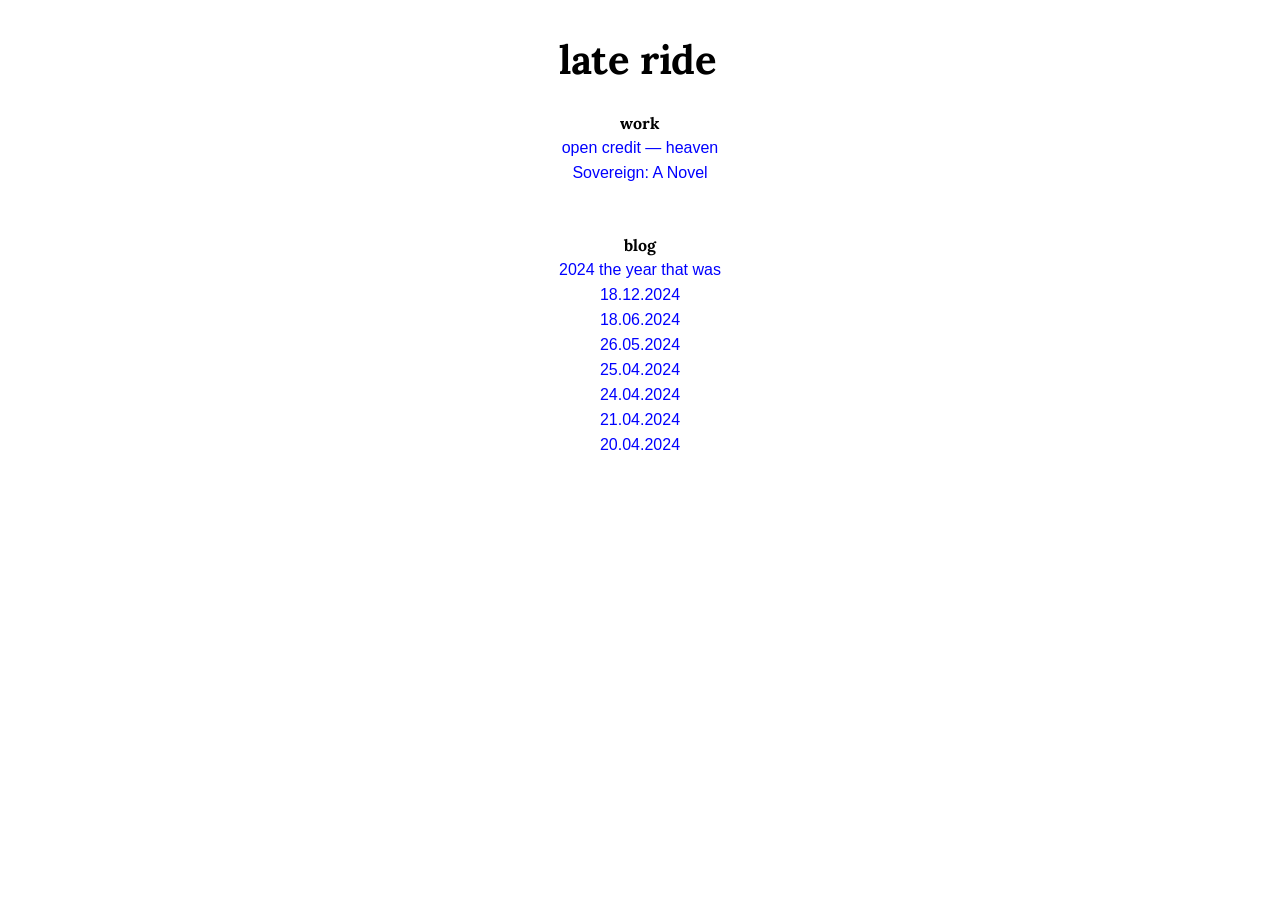
==== index.html @ 6dda6c52 "tag" ====
<!DOCTYPE html>
<html lang="en">

<head>
    <script async src="https://www.googletagmanager.com/gtag/js?id=G-B5ZZ42C1M9"></script>
    <script>
        window.dataLayer = window.dataLayer || [];

        function gtag() {
            dataLayer.push(arguments);
        }
        gtag('js', new Date());

        gtag('config', 'G-B5ZZ42C1M9');
    </script>
    <meta charset="UTF-8">
    <meta name="viewport" content="width=device-width, initial-scale=1.0">
    <title>late ride</title>
    <link rel="icon" type="image/x-icon" href="/images/favicon yellow.ico">
    <!-- Link to your CSS file -->
    <link rel="stylesheet" href="main.css">
    <style>
        @import url('https://fonts.googleapis.com/css2?family=Lora:ital,wght@0,400..700;1,400..700&display=swap');
        </style>
</head>

<body>
    <div class="container">
        <div class="inner-container">
            <h1>late ride</h1>
         <p>
            <b>work</b><br>
            <a href="posts/open-credit-heaven.html">open credit — heaven</a><br>
            <a href="posts/Sovereign.html">Sovereign: A Novel</a><br><br>
            <br><b>blog</b><br>
            <a href="posts/2024roundup.html">2024 the year that was</a><br>
            <a href="posts/18122024.html">18.12.2024</a><br>
            <a href="posts/18062024.html">18.06.2024</a><br>
            <a href="posts/26052024.html">26.05.2024</a><br>
            <a href="posts/25042024.html">25.04.2024</a><br>
            <a href="posts/24042024.html">24.04.2024</a><br>
            <a href="posts/21042024.html">21.04.2024</a><br>
            <a href="posts/20042024.html">20.04.2024</a><br>
                <!-- Add more items as needed -->
            </p>
        </div>
    </div>

</body>

</html>
---- main.css ----
body {
    margin: 0;
    padding: 0;
    font-family: "lora", serif;
    transition: background-color 0.3s ease, color 0.3s ease; /* Smooth transition for background color and text color change */
    overflow: hidden; /* Prevent scrolling */
    -webkit-font-smoothing: antialiased;
}

.container {
    height: 40vh; /* 100% of viewport height */
    padding: 1vh;
    padding-top: 60px; 
    display: flex;
    align-items: center;
    justify-content: center;
}

.inner-container {
    text-align: center; /* Left-align the text within the container */
    max-width: 80%;
    padding-top: 60px; 
    padding: 100px;
    box-sizing: border-box;
}

h1 {
    text-align: left; /* Left-align the text within the container */
    font-size: 40px;
    font-weight: 2000;
    letter-spacing: -0.01em;
    -webkit-font-smoothing: antialiased;
}

h2 {
    font-size: 18px;
    font-weight: 500;
    line-height: 25px;
    -webkit-font-smoothing: antialiased;
}

p {
    font: arial;
    font-size: 16px; /* Increase font size for better readability */
    font-weight: 250;
    line-height: 150%;
    -webkit-font-smoothing: antialiased;
}

a {
    font-family: arial;
    text-decoration: none;
    color: blue;
}

/* Additional styles for dark mode */
body.dark-mode #mode-switch::before {
    content: 'LIGHT'; /* Sun symbol in dark mode */
    color: white;
}

body:not(.dark-mode) #mode-switch::before {
    content: 'DARK'; /* Moon symbol in light mode */
    color: black;
}

body.dark-mode p a {
    color: #6495ED; /* Set the link color to white in dark mode */
}

/* Media Query for smaller screens/mobile */
@media screen and (max-width: 768px) {
    .container {
        padding-top: 20px; /* Ensure consistent top padding for mobile views */
    }

    .inner-container {
        padding: 20px; /* Adjust padding for smaller screens */
    }

    h1 {
        font-size: 30px; /* Adjust font size for smaller screens */
    }

    h2 {
        font-size: 16px; /* Adjust font size for smaller screens */
        line-height: 20px; /* Adjust line height for smaller screens */
    }

    p {
        font-size: 12px; /* Keep font size the same for smaller screens */
    }
}
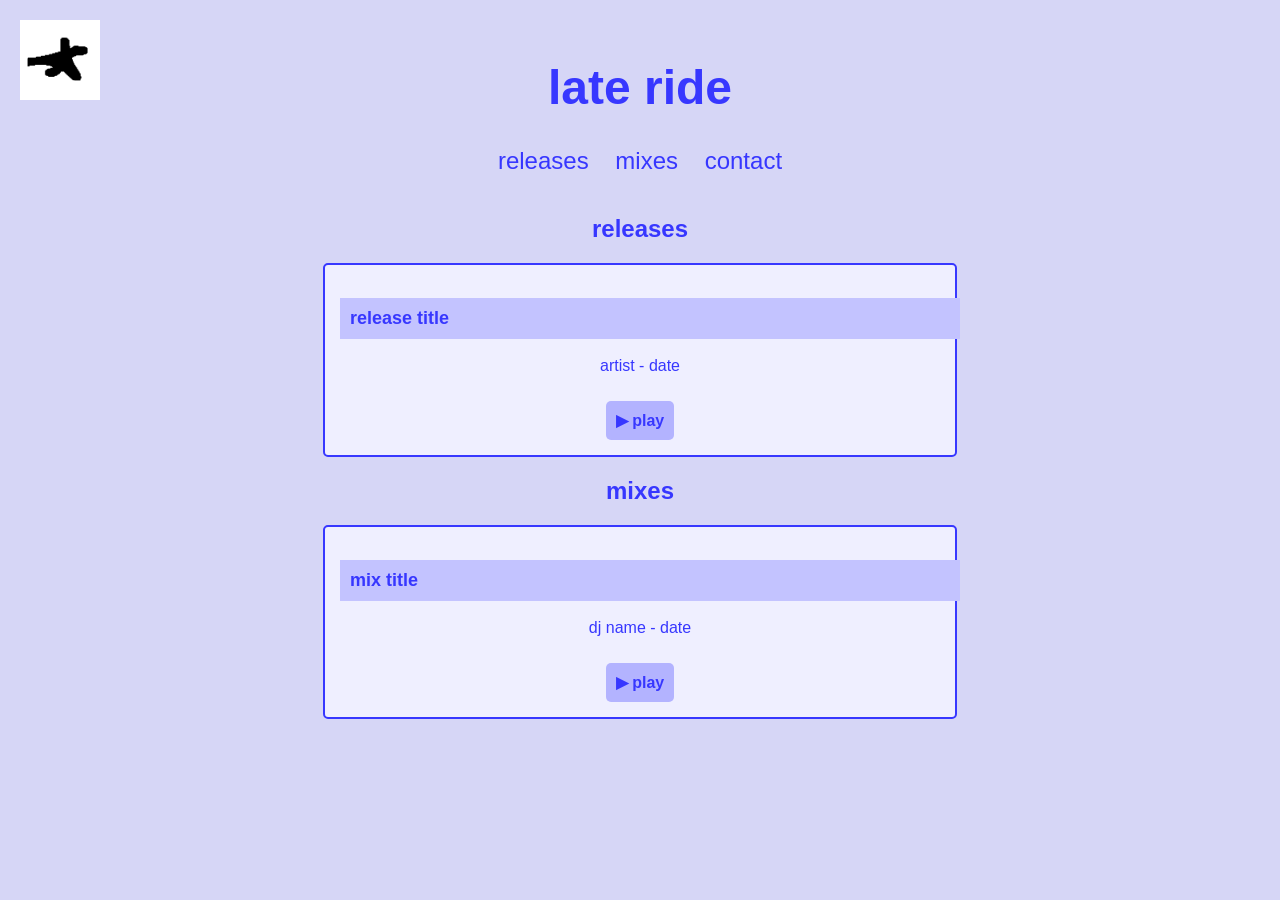
==== commit 79652645: "new site" ====
--- a/index.html
+++ b/index.html
@@ -1,51 +1,47 @@
 <!DOCTYPE html>
 <html lang="en">
-
 <head>
-    <script async src="https://www.googletagmanager.com/gtag/js?id=G-B5ZZ42C1M9"></script>
-    <script>
-        window.dataLayer = window.dataLayer || [];
-
-        function gtag() {
-            dataLayer.push(arguments);
-        }
-        gtag('js', new Date());
-
-        gtag('config', 'G-B5ZZ42C1M9');
-    </script>
     <meta charset="UTF-8">
     <meta name="viewport" content="width=device-width, initial-scale=1.0">
     <title>late ride</title>
-    <link rel="icon" type="image/x-icon" href="/images/favicon yellow.ico">
-    <!-- Link to your CSS file -->
-    <link rel="stylesheet" href="main.css">
-    <style>
-        @import url('https://fonts.googleapis.com/css2?family=Lora:ital,wght@0,400..700;1,400..700&display=swap');
-        </style>
+    <link rel="stylesheet" href="styles.css">
+    <script defer src="script.js"></script>
 </head>
-
 <body>
-    <div class="container">
-        <div class="inner-container">
-            <h1>late ride</h1>
-         <p>
-            <b>work</b><br>
-            <a href="posts/open-credit-heaven.html">open credit — heaven</a><br>
-            <a href="posts/Sovereign.html">Sovereign: A Novel</a><br><br>
-            <br><b>blog</b><br>
-            <a href="posts/2024roundup.html">2024 the year that was</a><br>
-            <a href="posts/18122024.html">18.12.2024</a><br>
-            <a href="posts/18062024.html">18.06.2024</a><br>
-            <a href="posts/26052024.html">26.05.2024</a><br>
-            <a href="posts/25042024.html">25.04.2024</a><br>
-            <a href="posts/24042024.html">24.04.2024</a><br>
-            <a href="posts/21042024.html">21.04.2024</a><br>
-            <a href="posts/20042024.html">20.04.2024</a><br>
-                <!-- Add more items as needed -->
-            </p>
-        </div>
-    </div>
-
+    <header>
+        <img src="logo.png" alt="late ride logo" class="logo">
+        <h1>late ride</h1>
+        <nav>
+            <a href="#releases">releases</a>
+            <a href="#mixes">mixes</a>
+            <a href="#contact">contact</a>
+        </nav>
+    </header>
+    
+    <main>
+        <section id="releases">
+            <h2>releases</h2>
+            <div class="release">
+                <h3 class="accordion">release title</h3>
+                <p>artist - date</p>
+                <button class="play-button">▶ play</button>
+                <div class="panel">
+                    <iframe style="border: 0; width: 100%; height: 120px; display: none;" src="https://bandcamp.com/EmbeddedPlayer/..." seamless></iframe>
+                </div>
+            </div>
+        </section>
+        
+        <section id="mixes">
+            <h2>mixes</h2>
+            <div class="mix">
+                <h3 class="accordion">mix title</h3>
+                <p>dj name - date</p>
+                <button class="play-button">▶ play</button>
+                <div class="panel">
+                    <iframe width="100%" height="166" scrolling="no" frameborder="no" allow="autoplay" src="https://w.soundcloud.com/player/?url=..." style="display: none;"></iframe>
+                </div>
+            </div>
+        </section>
+    </main>
 </body>
-
 </html>
--- a/styles.css
+++ b/styles.css
@@ -0,0 +1,68 @@
+body {
+    font-family: Arial, sans-serif;
+    background: #d6d6f6;
+    color: #3737ff;
+    text-align: center;
+}
+
+header {
+    padding: 20px;
+    font-size: 24px;
+}
+
+nav a {
+    color: #3737ff;
+    text-decoration: none;
+    margin: 0 10px;
+}
+
+.release, .mix {
+    margin: 20px auto;
+    width: 80%;
+    max-width: 600px;
+    background: #efefff;
+    padding: 15px;
+    border-radius: 5px;
+    border: 2px solid #3737ff;
+}
+
+.accordion {
+    cursor: pointer;
+    padding: 10px;
+    background: #c3c3ff;
+    border: none;
+    text-align: left;
+    width: 100%;
+    color: #3737ff;
+    font-size: 18px;
+    font-weight: bold;
+}
+
+.play-button {
+    margin-top: 10px;
+    padding: 10px;
+    background: #b3b3ff;
+    border: none;
+    color: #3737ff;
+    font-size: 16px;
+    cursor: pointer;
+    border-radius: 5px;
+    font-weight: bold;
+}
+
+.play-button:hover {
+    background: #9999ff;
+}
+
+.panel {
+    display: none;
+    margin-top: 10px;
+}
+
+.logo {
+    width: 80px;
+    height: 80px;
+    position: absolute;
+    top: 20px;
+    left: 20px;
+}
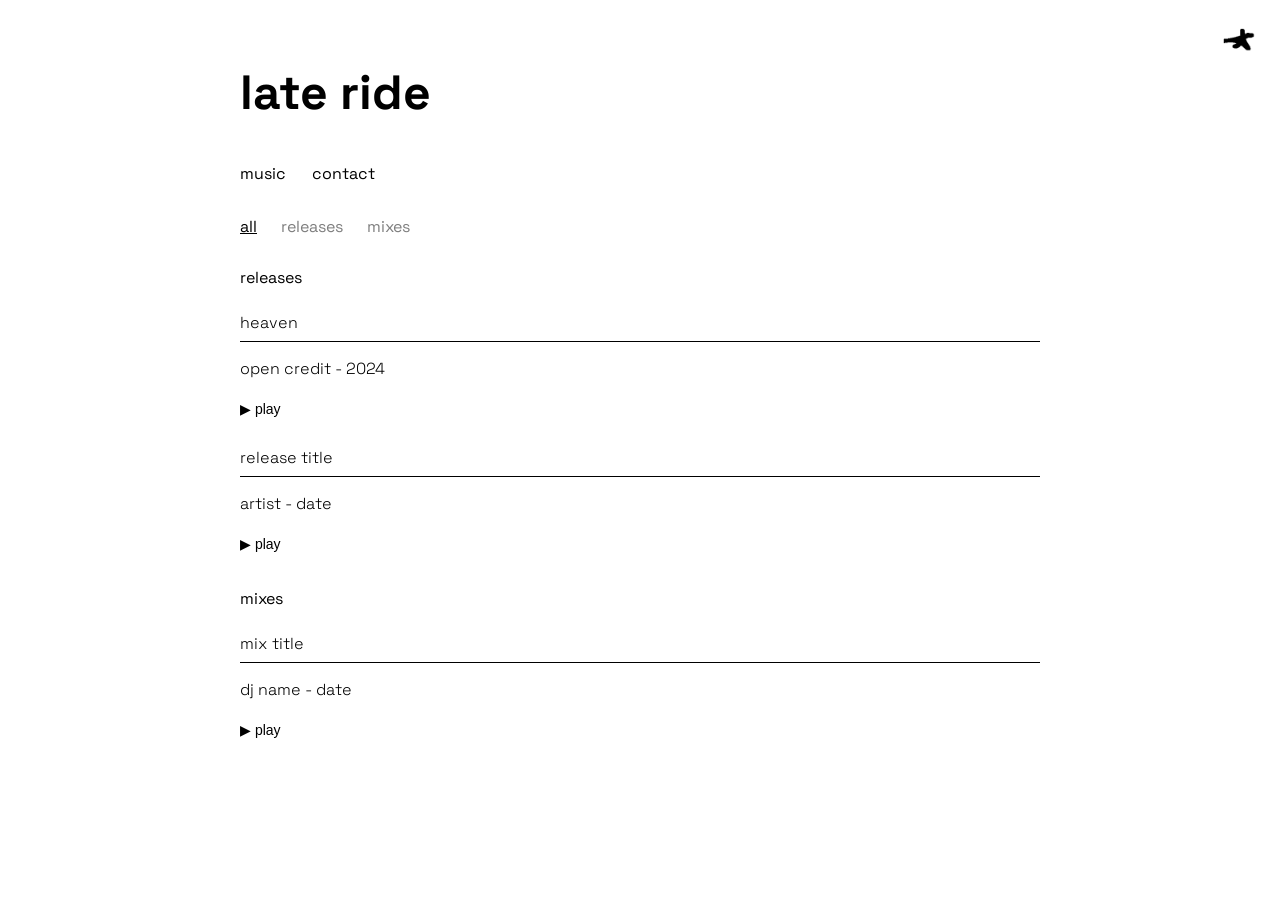
==== commit b542a4dc: "commit first" ====
--- a/index.html
+++ b/index.html
@@ -12,34 +12,71 @@
         <img src="logo.png" alt="late ride logo" class="logo">
         <h1>late ride</h1>
         <nav>
-            <a href="#releases">releases</a>
-            <a href="#mixes">mixes</a>
+            <a href="#music">music</a>
             <a href="#contact">contact</a>
         </nav>
     </header>
     
     <main>
-        <section id="releases">
-            <h2>releases</h2>
-            <div class="release">
-                <h3 class="accordion">release title</h3>
-                <p>artist - date</p>
-                <button class="play-button">▶ play</button>
-                <div class="panel">
-                    <iframe style="border: 0; width: 100%; height: 120px; display: none;" src="https://bandcamp.com/EmbeddedPlayer/..." seamless></iframe>
-                </div>
+        <section id="music">
+            <div class="filter-buttons">
+                <button class="filter-btn active" data-filter="all">all</button>
+                <button class="filter-btn" data-filter="release">releases</button>
+                <button class="filter-btn" data-filter="mix">mixes</button>
             </div>
-        </section>
-        
-        <section id="mixes">
-            <h2>mixes</h2>
-            <div class="mix">
-                <h3 class="accordion">mix title</h3>
-                <p>dj name - date</p>
-                <button class="play-button">▶ play</button>
-                <div class="panel">
-                    <iframe width="100%" height="166" scrolling="no" frameborder="no" allow="autoplay" src="https://w.soundcloud.com/player/?url=..." style="display: none;"></iframe>
-                </div>
+            
+            <div class="music-container">
+                <section id="releases">
+                    <h2>releases</h2>
+                    <div class="item release">
+                        <h3 class="accordion">heaven</h3>
+                        <p>open credit - 2024</p>
+                        <button class="play-button">▶ play</button>
+                        <div class="panel">
+                            <div class="custom-player">
+                                <div class="track-info">
+                                    <span class="current-track">1. heaven</span>
+                                    <span class="time">0:00 / 0:00</span>
+                                </div>
+                                <audio id="heaven-player">
+                                    <source src="audio/RIDE001 - open credit - heaven/RIDE001_open-credit_heaven_01_heaven.mp3" type="audio/mpeg">
+                                    <source src="audio/RIDE001 - open credit - heaven/RIDE001_open-credit_heaven_02_guided.mp3" type="audio/mpeg">
+                                    <source src="audio/RIDE001 - open credit - heaven/RIDE001_open-credit_heaven_03_shadow.mp3" type="audio/mpeg">
+                                    <source src="audio/RIDE001 - open credit - heaven/RIDE001_open-credit_heaven_04_jammy.mp3" type="audio/mpeg">
+                                </audio>
+                                <div class="progress-bar">
+                                    <div class="progress"></div>
+                                </div>
+                                <div class="controls">
+                                    <button class="prev-track">←</button>
+                                    <button class="play">▶</button>
+                                    <button class="next-track">→</button>
+                                </div>
+                            </div>
+                        </div>
+                    </div>
+                    
+                    <div class="release">
+                        <h3 class="accordion">release title</h3>
+                        <p>artist - date</p>
+                        <button class="play-button">▶ play</button>
+                        <div class="panel">
+                            <iframe style="border: 0; width: 100%; height: 120px; display: none;" src="https://bandcamp.com/EmbeddedPlayer/..." seamless></iframe>
+                        </div>
+                    </div>
+                </section>
+                
+                <section id="mixes">
+                    <h2>mixes</h2>
+                    <div class="mix">
+                        <h3 class="accordion">mix title</h3>
+                        <p>dj name - date</p>
+                        <button class="play-button">▶ play</button>
+                        <div class="panel">
+                            <iframe width="100%" height="166" scrolling="no" frameborder="no" allow="autoplay" src="https://w.soundcloud.com/player/?url=..." style="display: none;"></iframe>
+                        </div>
+                    </div>
+                </section>
             </div>
         </section>
     </main>
--- a/styles.css
+++ b/styles.css
@@ -1,68 +1,152 @@
+@import url('https://fonts.googleapis.com/css2?family=Space+Grotesk:wght@300;400;500&display=swap');
+
 body {
-    font-family: Arial, sans-serif;
-    background: #d6d6f6;
-    color: #3737ff;
-    text-align: center;
+    font-family: 'Space Grotesk', sans-serif;
+    background: #ffffff;
+    color: #000000;
+    text-align: left;
+    margin: 0;
+    padding: 20px;
+    max-width: 800px;
+    margin: 0 auto;
 }
 
 header {
-    padding: 20px;
+    padding: 10px 0;
     font-size: 24px;
+    font-weight: 500;
+    text-transform: lowercase;
 }
 
 nav a {
-    color: #3737ff;
+    color: #000000;
     text-decoration: none;
-    margin: 0 10px;
+    margin-right: 20px;
+    font-size: 16px;
+    font-weight: 400;
+    text-transform: lowercase;
+}
+
+h2 {
+    font-size: 16px;
+    font-weight: 400;
+    text-transform: lowercase;
+    margin: 30px 0 10px 0;
 }
 
 .release, .mix {
-    margin: 20px auto;
-    width: 80%;
-    max-width: 600px;
-    background: #efefff;
-    padding: 15px;
-    border-radius: 5px;
-    border: 2px solid #3737ff;
+    margin: 10px 0;
+    width: 100%;
+    text-align: left;
+    font-size: 16px;
+    font-weight: 300;
 }
 
 .accordion {
     cursor: pointer;
-    padding: 10px;
-    background: #c3c3ff;
+    padding: 8px 0;
     border: none;
     text-align: left;
     width: 100%;
-    color: #3737ff;
-    font-size: 18px;
-    font-weight: bold;
+    color: #000000;
+    font-size: 16px;
+    font-weight: 300;
+    text-transform: lowercase;
+    border-bottom: 1px solid #000000;
 }
 
 .play-button {
-    margin-top: 10px;
-    padding: 10px;
-    background: #b3b3ff;
+    margin: 3px 0;
+    padding: 3px 0;
+    background: none;
     border: none;
-    color: #3737ff;
-    font-size: 16px;
+    color: #000000;
+    font-size: 14px;
     cursor: pointer;
-    border-radius: 5px;
-    font-weight: bold;
-}
-
-.play-button:hover {
-    background: #9999ff;
+    font-weight: 300;
+    text-transform: lowercase;
 }
 
 .panel {
     display: none;
+    margin-top: 5px;
+}
+
+.logo {
+    width: 40px;
+    height: 40px;
+    position: absolute;
+    top: 20px;
+    right: 20px;
+}
+
+.filter-buttons {
+    margin: 20px 0;
+}
+
+.filter-btn {
+    background: none;
+    border: none;
+    color: #000000;
+    font-family: 'Space Grotesk', sans-serif;
+    font-size: 16px;
+    cursor: pointer;
+    margin-right: 20px;
+    padding: 0;
+    opacity: 0.5;
+    text-transform: lowercase;
+}
+
+.filter-btn.active {
+    opacity: 1;
+    text-decoration: underline;
+}
+
+.item {
+    display: none;
+}
+
+.item.show {
+    display: block;
+}
+
+.custom-player {
+    margin: 20px 0;
+    font-size: 14px;
+}
+
+.track-info {
+    display: flex;
+    justify-content: space-between;
+    margin-bottom: 10px;
+}
+
+.progress-bar {
+    width: 100%;
+    height: 2px;
+    background: #eee;
+    margin: 10px 0;
+    cursor: pointer;
+}
+
+.progress {
+    width: 0%;
+    height: 100%;
+    background: #000;
+}
+
+.controls {
+    display: flex;
+    gap: 20px;
     margin-top: 10px;
 }
 
-.logo {
-    width: 80px;
-    height: 80px;
-    position: absolute;
-    top: 20px;
-    left: 20px;
+.controls button {
+    background: none;
+    border: none;
+    cursor: pointer;
+    font-family: 'Space Grotesk', sans-serif;
+    font-size: 14px;
+    padding: 0;
+    color: #000;
 }
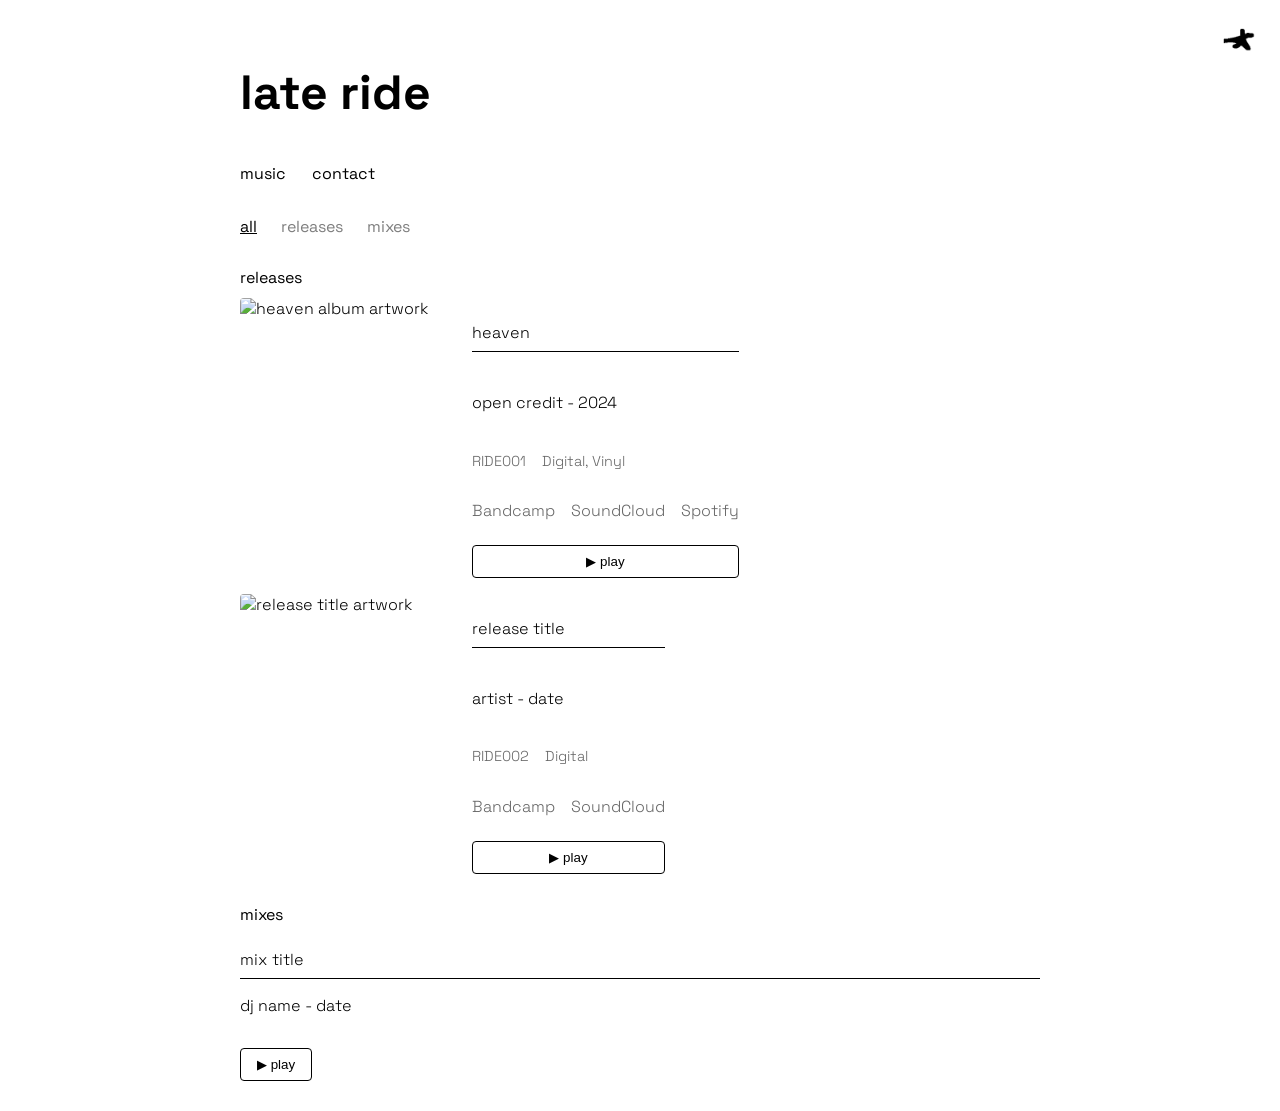
==== commit 4f452497: "audio fix and url test" ====
--- a/index.html
+++ b/index.html
@@ -29,9 +29,23 @@
                 <section id="releases">
                     <h2>releases</h2>
                     <div class="item release">
-                        <h3 class="accordion">heaven</h3>
-                        <p>open credit - 2024</p>
-                        <button class="play-button">▶ play</button>
+                        <div class="release-header">
+                            <img src="images/heaven-artwork.jpg" alt="heaven album artwork" class="album-art">
+                            <div class="release-info">
+                                <h3 class="accordion">heaven</h3>
+                                <p class="artist">open credit - 2024</p>
+                                <div class="release-metadata">
+                                    <p class="catalog">RIDE001</p>
+                                    <p class="format">Digital, Vinyl</p>
+                                </div>
+                                <div class="external-links">
+                                    <a href="https://bandcamp.com/..." target="_blank" rel="noopener">Bandcamp</a>
+                                    <a href="https://soundcloud.com/..." target="_blank" rel="noopener">SoundCloud</a>
+                                    <a href="https://spotify.com/..." target="_blank" rel="noopener">Spotify</a>
+                                </div>
+                                <button class="play-button">▶ play</button>
+                            </div>
+                        </div>
                         <div class="panel">
                             <div class="custom-player">
                                 <div class="track-info">
@@ -56,10 +70,23 @@
                         </div>
                     </div>
                     
-                    <div class="release">
-                        <h3 class="accordion">release title</h3>
-                        <p>artist - date</p>
-                        <button class="play-button">▶ play</button>
+                    <div class="item release">
+                        <div class="release-header">
+                            <img src="images/placeholder-artwork.jpg" alt="release title artwork" class="album-art">
+                            <div class="release-info">
+                                <h3 class="accordion">release title</h3>
+                                <p class="artist">artist - date</p>
+                                <div class="release-metadata">
+                                    <p class="catalog">RIDE002</p>
+                                    <p class="format">Digital</p>
+                                </div>
+                                <div class="external-links">
+                                    <a href="https://bandcamp.com/..." target="_blank" rel="noopener">Bandcamp</a>
+                                    <a href="https://soundcloud.com/..." target="_blank" rel="noopener">SoundCloud</a>
+                                </div>
+                                <button class="play-button">▶ play</button>
+                            </div>
+                        </div>
                         <div class="panel">
                             <iframe style="border: 0; width: 100%; height: 120px; display: none;" src="https://bandcamp.com/EmbeddedPlayer/..." seamless></iframe>
                         </div>
--- a/styles.css
+++ b/styles.css
@@ -56,15 +56,18 @@
 }
 
 .play-button {
-    margin: 3px 0;
-    padding: 3px 0;
+    margin-top: 1rem;
+    padding: 0.5rem 1rem;
     background: none;
-    border: none;
-    color: #000000;
-    font-size: 14px;
-    cursor: pointer;
-    font-weight: 300;
-    text-transform: lowercase;
+    border: 1px solid #000;
+    border-radius: 4px;
+    cursor: pointer;
+    transition: all 0.2s ease;
+}
+
+.play-button:hover {
+    background: #000;
+    color: #fff;
 }
 
 .panel {
@@ -150,3 +153,59 @@
     padding: 0;
     color: #000;
 }
+
+.release-header {
+    display: flex;
+    gap: 2rem;
+    margin-bottom: 1rem;
+}
+
+.album-art {
+    width: 200px;
+    height: 200px;
+    object-fit: cover;
+    border-radius: 4px;
+}
+
+.release-info {
+    display: flex;
+    flex-direction: column;
+    gap: 0.5rem;
+}
+
+.release-metadata {
+    display: flex;
+    gap: 1rem;
+    color: #666;
+    font-size: 0.9rem;
+}
+
+.external-links {
+    display: flex;
+    gap: 1rem;
+    margin-top: 0.5rem;
+}
+
+.external-links a {
+    color: #666;
+    text-decoration: none;
+    transition: color 0.2s ease;
+}
+
+.external-links a:hover {
+    color: #000;
+}
+
+/* Responsive design */
+@media (max-width: 768px) {
+    .release-header {
+        flex-direction: column;
+        gap: 1rem;
+    }
+
+    .album-art {
+        width: 100%;
+        height: auto;
+        aspect-ratio: 1;
+    }
+}
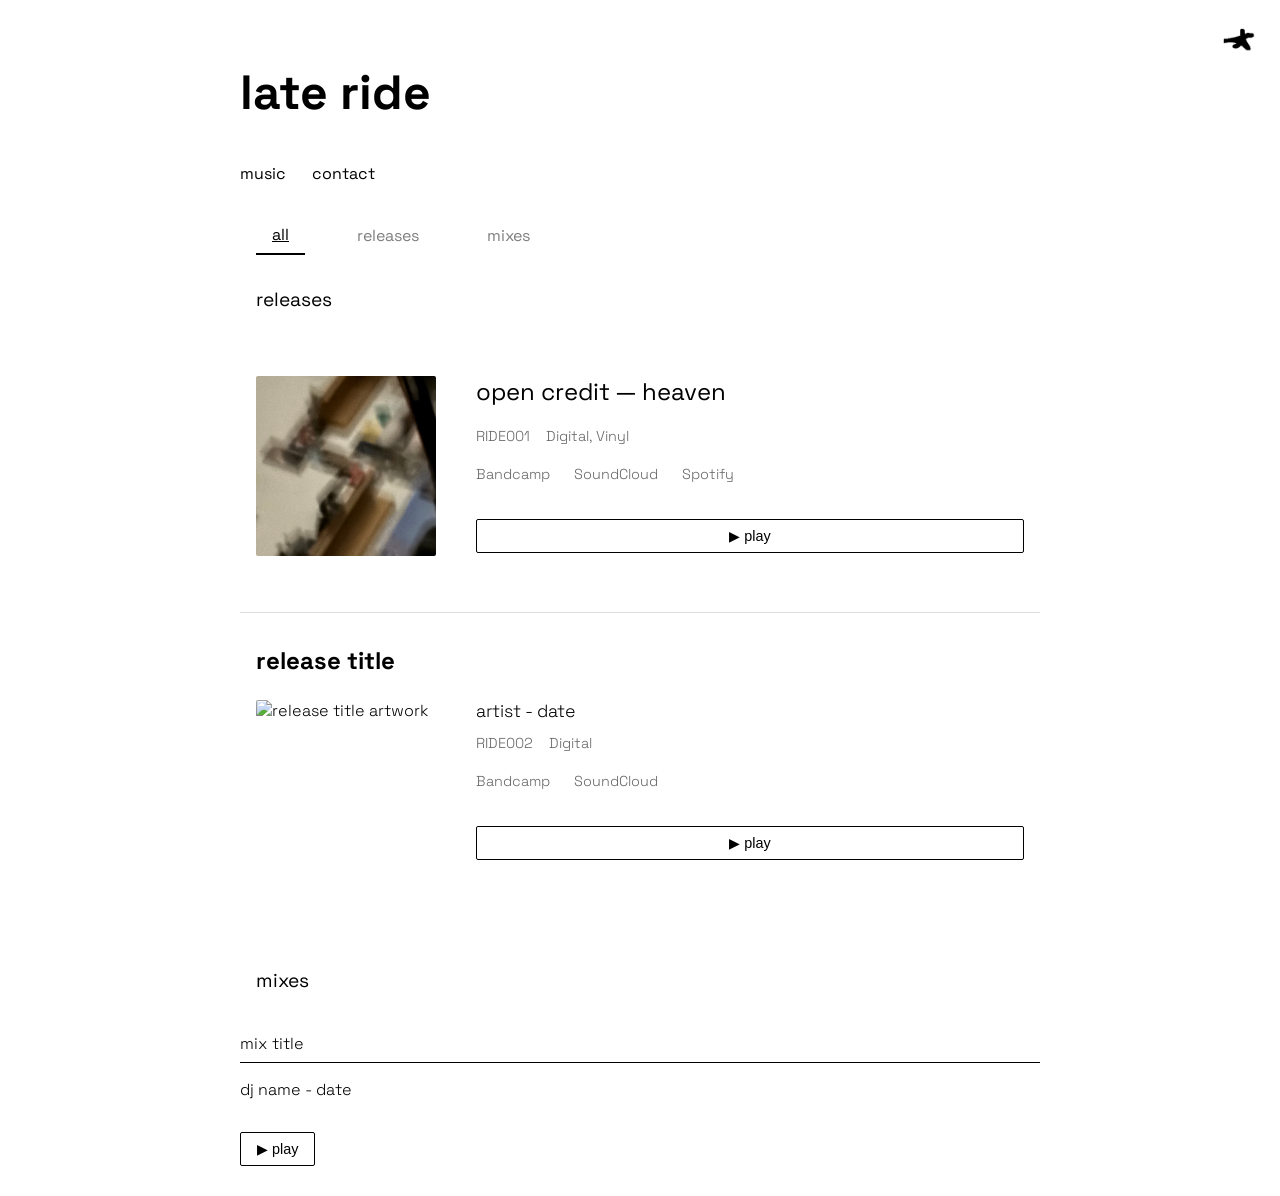
==== commit dd02a53a: "update" ====
--- a/index.html
+++ b/index.html
@@ -30,10 +30,11 @@
                     <h2>releases</h2>
                     <div class="item release">
                         <div class="release-header">
-                            <img src="images/heaven-artwork.jpg" alt="heaven album artwork" class="album-art">
+                            <img src="images/heaven-artwork.jpeg" alt="heaven album artwork" class="album-art">
                             <div class="release-info">
-                                <h3 class="accordion">heaven</h3>
-                                <p class="artist">open credit - 2024</p>
+                                <div class="release-title-row">
+                                    <h3>open credit — heaven</h3>
+                                </div>
                                 <div class="release-metadata">
                                     <p class="catalog">RIDE001</p>
                                     <p class="format">Digital, Vinyl</p>
@@ -71,10 +72,10 @@
                     </div>
                     
                     <div class="item release">
+                        <h3 class="release-title">release title</h3>
                         <div class="release-header">
                             <img src="images/placeholder-artwork.jpg" alt="release title artwork" class="album-art">
                             <div class="release-info">
-                                <h3 class="accordion">release title</h3>
                                 <p class="artist">artist - date</p>
                                 <div class="release-metadata">
                                     <p class="catalog">RIDE002</p>
--- a/styles.css
+++ b/styles.css
@@ -156,21 +156,29 @@
 
 .release-header {
     display: flex;
-    gap: 2rem;
-    margin-bottom: 1rem;
+    gap: 2.5rem;
+    margin-bottom: 1.5rem;
+    align-items: flex-start;
 }
 
 .album-art {
-    width: 200px;
-    height: 200px;
+    width: 180px;
+    height: 180px;
     object-fit: cover;
-    border-radius: 4px;
+    border-radius: 2px;
+    flex-shrink: 0;
 }
 
 .release-info {
     display: flex;
     flex-direction: column;
-    gap: 0.5rem;
+    gap: 0.75rem;
+    flex-grow: 1;
+}
+
+.release-info .artist {
+    font-size: 1.1rem;
+    margin: 0;
 }
 
 .release-metadata {
@@ -200,7 +208,128 @@
 @media (max-width: 768px) {
     .release-header {
         flex-direction: column;
-        gap: 1rem;
+        gap: 1.5rem;
+    }
+
+    .album-art {
+        width: 120px;
+        height: 120px;
+    }
+}
+
+/* Extra small screens */
+@media (max-width: 480px) {
+    .album-art {
+        width: 100px;
+        height: 100px;
+    }
+}
+
+/* Release section styling */
+.release {
+    border-bottom: 1px solid #ddd;
+    padding: 2rem 0;
+    width: 100%;
+    max-width: 1200px;
+    margin: 0 auto;
+}
+
+.release:last-child {
+    border-bottom: none;
+}
+
+.release-title {
+    font-size: 1.5rem;
+    margin: 0 0 1.5rem 0;
+    padding: 0 1rem;
+}
+
+.release-header {
+    display: flex;
+    gap: 2.5rem;
+    margin-bottom: 1.5rem;
+    align-items: flex-start;
+    padding: 0 1rem;
+}
+
+.album-art {
+    width: 180px;
+    height: 180px;
+    object-fit: cover;
+    border-radius: 2px;
+    flex-shrink: 0;
+}
+
+.release-info {
+    display: flex;
+    flex-direction: column;
+    gap: 0.75rem;
+}
+
+.release-info h3 {
+    margin: 0;
+    font-size: 1.5rem;
+}
+
+.release-info p {
+    margin: 0;
+}
+
+/* Custom player styling */
+.custom-player {
+    max-width: 800px;
+    margin: 1.5rem 0;
+}
+
+.track-info {
+    display: flex;
+    justify-content: space-between;
+    margin-bottom: 0.5rem;
+    font-size: 0.9rem;
+}
+
+.progress-bar {
+    width: 100%;
+    height: 4px;
+    background: #ddd;
+    cursor: pointer;
+    margin: 0.5rem 0;
+}
+
+.progress {
+    height: 100%;
+    background: #000;
+    width: 0;
+}
+
+.controls {
+    display: flex;
+    gap: 1rem;
+    margin-top: 0.75rem;
+}
+
+.controls button {
+    background: none;
+    border: none;
+    cursor: pointer;
+    padding: 0.5rem;
+    font-size: 1rem;
+}
+
+.panel {
+    display: none;
+    padding: 1rem 0;
+}
+
+/* Mobile styles */
+@media (max-width: 768px) {
+    .release {
+        padding: 1.5rem 1rem;
+    }
+
+    .release-header {
+        flex-direction: column;
+        gap: 1.5rem;
     }
 
     .album-art {
@@ -208,4 +337,120 @@
         height: auto;
         aspect-ratio: 1;
     }
-}
+
+    .release-info {
+        padding-top: 0;
+    }
+
+    .custom-player {
+        margin: 1rem 0;
+    }
+
+    .track-info {
+        flex-direction: column;
+        gap: 0.5rem;
+    }
+
+    .controls {
+        justify-content: center;
+    }
+}
+
+/* Filter buttons styling */
+.filter-buttons {
+    display: flex;
+    gap: 1rem;
+    margin-bottom: 2rem;
+    padding: 0 1rem;
+}
+
+.filter-btn {
+    background: none;
+    border: none;
+    cursor: pointer;
+    padding: 0.5rem 1rem;
+    font-size: 1rem;
+    transition: opacity 0.2s ease;
+}
+
+.filter-btn:hover {
+    opacity: 0.7;
+}
+
+.filter-btn.active {
+    border-bottom: 2px solid #000;
+}
+
+/* Section headers */
+section h2 {
+    margin: 2rem 1rem;
+    font-size: 1.2rem;
+    font-weight: normal;
+}
+
+/* External links */
+.external-links {
+    display: flex;
+    gap: 1.5rem;
+    margin: 0.5rem 0;
+}
+
+.external-links a {
+    color: #666;
+    text-decoration: none;
+    transition: color 0.2s ease;
+    font-size: 0.9rem;
+}
+
+.external-links a:hover {
+    color: #000;
+}
+
+/* Play button styling */
+.play-button {
+    margin-top: 1rem;
+    padding: 0.5rem 1rem;
+    background: none;
+    border: 1px solid #000;
+    border-radius: 2px;
+    cursor: pointer;
+    transition: all 0.2s ease;
+    font-size: 0.9rem;
+}
+
+.play-button:hover {
+    background: #000;
+    color: #fff;
+}
+
+.release-title-row {
+    display: flex;
+    align-items: baseline;
+    gap: 1rem;
+    margin-bottom: 0.5rem;
+}
+
+.release-title-row h3 {
+    font-size: 1.5rem;
+    margin: 0;
+    font-weight: normal;
+}
+
+.release-title-row .artist {
+    font-size: 1.1rem;
+    margin: 0;
+    color: #666;
+}
+
+/* Using an em dash (—) in the HTML, but providing fallback styling if needed */
+.release-title-row h3::before {
+    content: "";
+    display: inline-block;
+}
+
+@media (max-width: 768px) {
+    .release-title-row {
+        flex-direction: column;
+        gap: 0.5rem;
+    }
+}
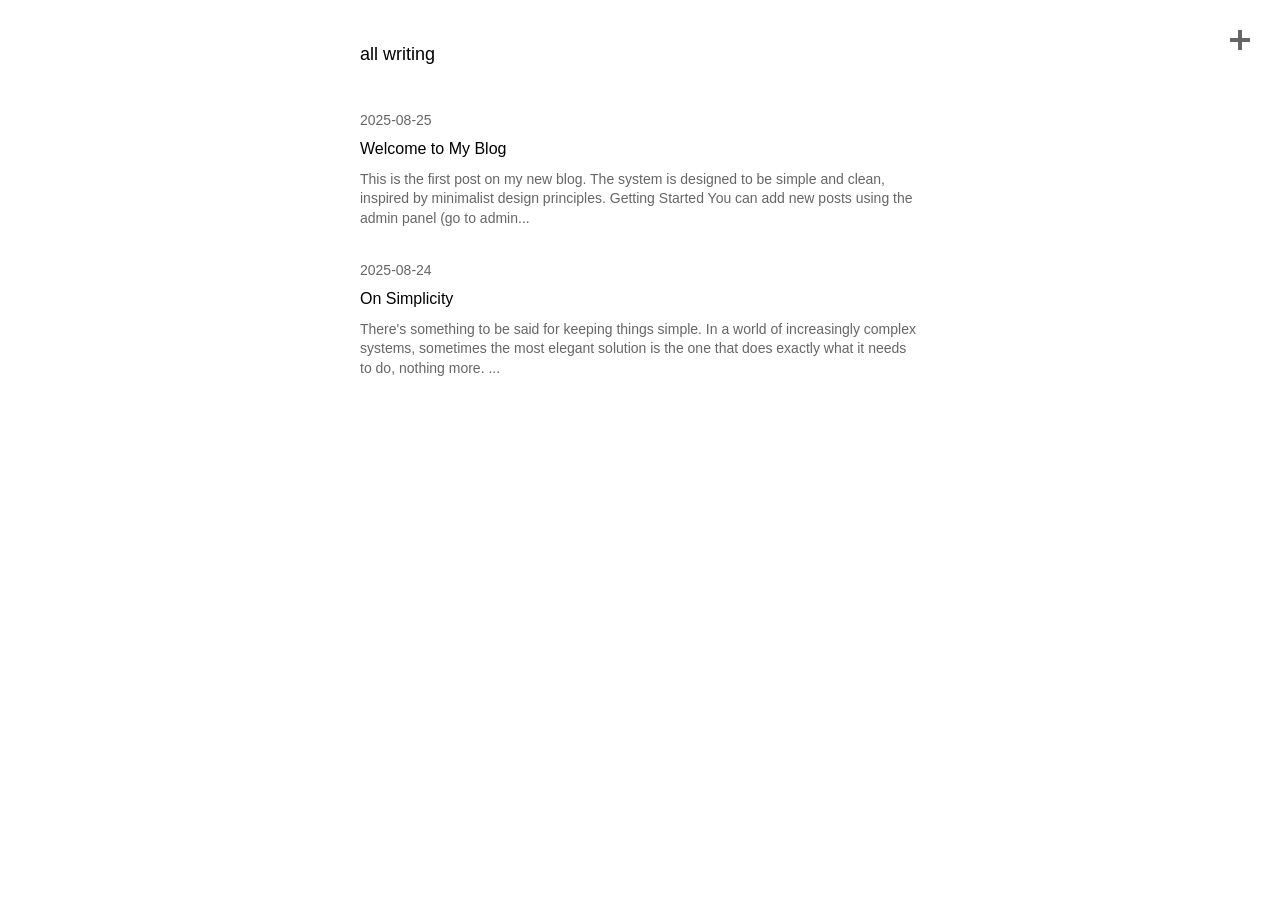
==== commit c9794577: "to blog" ====
--- a/index.html
+++ b/index.html
@@ -3,110 +3,18 @@
 <head>
     <meta charset="UTF-8">
     <meta name="viewport" content="width=device-width, initial-scale=1.0">
-    <title>late ride</title>
-    <link rel="stylesheet" href="styles.css">
-    <script defer src="script.js"></script>
+    <title>My Blog</title>
+    <link rel="stylesheet" href="css/style.css">
 </head>
 <body>
-    <header>
-        <img src="logo.png" alt="late ride logo" class="logo">
-        <h1>late ride</h1>
-        <nav>
-            <a href="#music">music</a>
-            <a href="#contact">contact</a>
-        </nav>
-    </header>
+    <img src="data:image/svg+xml,%3Csvg xmlns='http://www.w3.org/2000/svg' viewBox='0 0 100 100'%3E%3Cpath d='M25 45 L45 45 L45 25 L55 25 L55 45 L75 45 L75 55 L55 55 L55 75 L45 75 L45 55 L25 55 Z' fill='%23000'/%3E%3C/svg%3E" alt="sigil" class="sigil">
     
-    <main>
-        <section id="music">
-            <div class="filter-buttons">
-                <button class="filter-btn active" data-filter="all">all</button>
-                <button class="filter-btn" data-filter="release">releases</button>
-                <button class="filter-btn" data-filter="mix">mixes</button>
-            </div>
-            
-            <div class="music-container">
-                <section id="releases">
-                    <h2>releases</h2>
-                    <div class="item release">
-                        <div class="release-header">
-                            <img src="images/heaven-artwork.jpeg" alt="heaven album artwork" class="album-art">
-                            <div class="release-info">
-                                <div class="release-title-row">
-                                    <h3>open credit — heaven</h3>
-                                </div>
-                                <div class="release-metadata">
-                                    <p class="catalog">RIDE001</p>
-                                    <p class="format">Digital, Vinyl</p>
-                                </div>
-                                <div class="external-links">
-                                    <a href="https://bandcamp.com/..." target="_blank" rel="noopener">Bandcamp</a>
-                                    <a href="https://soundcloud.com/..." target="_blank" rel="noopener">SoundCloud</a>
-                                    <a href="https://spotify.com/..." target="_blank" rel="noopener">Spotify</a>
-                                </div>
-                                <button class="play-button">▶ play</button>
-                            </div>
-                        </div>
-                        <div class="panel">
-                            <div class="custom-player">
-                                <div class="track-info">
-                                    <span class="current-track">1. heaven</span>
-                                    <span class="time">0:00 / 0:00</span>
-                                </div>
-                                <audio id="heaven-player">
-                                    <source src="audio/RIDE001 - open credit - heaven/RIDE001_open-credit_heaven_01_heaven.mp3" type="audio/mpeg">
-                                    <source src="audio/RIDE001 - open credit - heaven/RIDE001_open-credit_heaven_02_guided.mp3" type="audio/mpeg">
-                                    <source src="audio/RIDE001 - open credit - heaven/RIDE001_open-credit_heaven_03_shadow.mp3" type="audio/mpeg">
-                                    <source src="audio/RIDE001 - open credit - heaven/RIDE001_open-credit_heaven_04_jammy.mp3" type="audio/mpeg">
-                                </audio>
-                                <div class="progress-bar">
-                                    <div class="progress"></div>
-                                </div>
-                                <div class="controls">
-                                    <button class="prev-track">←</button>
-                                    <button class="play">▶</button>
-                                    <button class="next-track">→</button>
-                                </div>
-                            </div>
-                        </div>
-                    </div>
-                    
-                    <div class="item release">
-                        <h3 class="release-title">release title</h3>
-                        <div class="release-header">
-                            <img src="images/placeholder-artwork.jpg" alt="release title artwork" class="album-art">
-                            <div class="release-info">
-                                <p class="artist">artist - date</p>
-                                <div class="release-metadata">
-                                    <p class="catalog">RIDE002</p>
-                                    <p class="format">Digital</p>
-                                </div>
-                                <div class="external-links">
-                                    <a href="https://bandcamp.com/..." target="_blank" rel="noopener">Bandcamp</a>
-                                    <a href="https://soundcloud.com/..." target="_blank" rel="noopener">SoundCloud</a>
-                                </div>
-                                <button class="play-button">▶ play</button>
-                            </div>
-                        </div>
-                        <div class="panel">
-                            <iframe style="border: 0; width: 100%; height: 120px; display: none;" src="https://bandcamp.com/EmbeddedPlayer/..." seamless></iframe>
-                        </div>
-                    </div>
-                </section>
-                
-                <section id="mixes">
-                    <h2>mixes</h2>
-                    <div class="mix">
-                        <h3 class="accordion">mix title</h3>
-                        <p>dj name - date</p>
-                        <button class="play-button">▶ play</button>
-                        <div class="panel">
-                            <iframe width="100%" height="166" scrolling="no" frameborder="no" allow="autoplay" src="https://w.soundcloud.com/player/?url=..." style="display: none;"></iframe>
-                        </div>
-                    </div>
-                </section>
-            </div>
-        </section>
-    </main>
+    <div id="blog-container">
+        <h1 id="site-title">all writing</h1>
+        <div id="entries-container"></div>
+    </div>
+
+    <script src="js/posts.js"></script>
+    <script src="js/blog.js"></script>
 </body>
-</html>
+</html>
--- a/css/style.css
+++ b/css/style.css
@@ -0,0 +1,120 @@
+* {
+    margin: 0;
+    padding: 0;
+    box-sizing: border-box;
+}
+
+body {
+    font-family: -apple-system, BlinkMacSystemFont, "Segoe UI", Helvetica, Arial, sans-serif;
+    line-height: 1.6;
+    color: #333;
+    background: white;
+    max-width: 600px;
+    margin: 0 auto;
+    padding: 40px 20px;
+}
+
+h1 {
+    font-size: 18px;
+    font-weight: normal;
+    margin-bottom: 40px;
+    color: #000;
+}
+
+.entry {
+    margin-bottom: 30px;
+    display: block;
+    text-decoration: none;
+    color: inherit;
+}
+
+.entry:hover {
+    background: #f8f8f8;
+    margin-left: -10px;
+    margin-right: -10px;
+    padding: 10px;
+}
+
+.entry-date {
+    font-size: 14px;
+    color: #666;
+    margin-bottom: 5px;
+}
+
+.entry-title {
+    font-size: 16px;
+    font-weight: 500;
+    margin-bottom: 8px;
+    color: #000;
+}
+
+.entry-excerpt {
+    font-size: 14px;
+    color: #666;
+    line-height: 1.4;
+}
+
+.post-content {
+    font-size: 15px;
+    line-height: 1.7;
+}
+
+.post-content h2 {
+    font-size: 18px;
+    font-weight: 600;
+    margin: 40px 0 20px 0;
+}
+
+.post-content h3 {
+    font-size: 16px;
+    font-weight: 600;
+    margin: 30px 0 15px 0;
+}
+
+.post-content p {
+    margin-bottom: 20px;
+}
+
+.post-header {
+    margin-bottom: 40px;
+    padding-bottom: 20px;
+    border-bottom: 1px solid #eee;
+}
+
+.post-date {
+    color: #666;
+    font-size: 14px;
+    margin-bottom: 10px;
+}
+
+.post-title {
+    font-size: 24px;
+    font-weight: 600;
+    margin-bottom: 20px;
+}
+
+.back-link {
+    color: #666;
+    text-decoration: none;
+    font-size: 14px;
+    margin-bottom: 30px;
+    display: inline-block;
+}
+
+.back-link:hover {
+    color: #000;
+}
+
+.sigil {
+    position: fixed;
+    top: 20px;
+    right: 20px;
+    width: 40px;
+    height: 40px;
+    opacity: 0.6;
+    z-index: 1000;
+}
+
+.sigil:hover {
+    opacity: 1;
+}
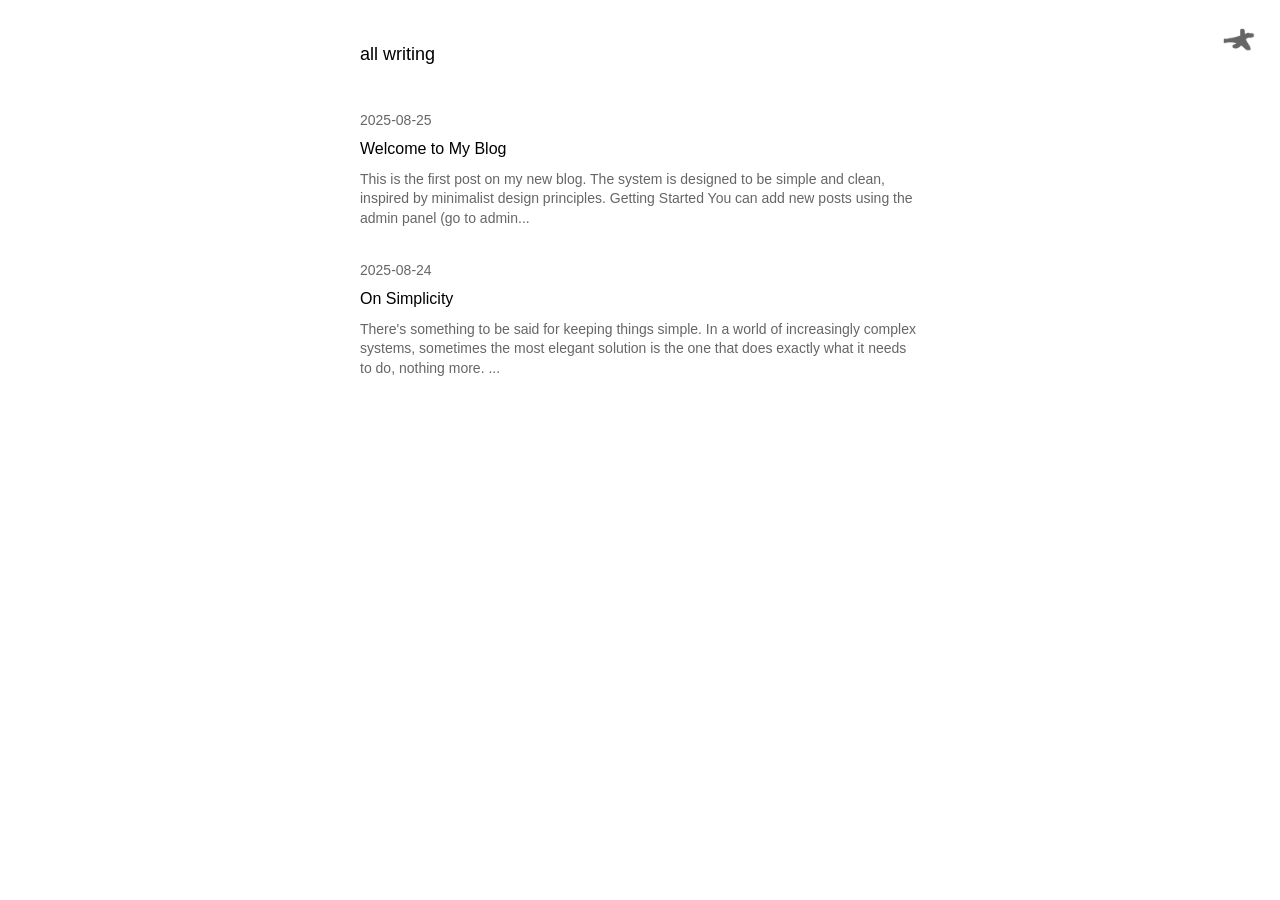
==== commit 5b241ba6: "sigil" ====
--- a/index.html
+++ b/index.html
@@ -7,7 +7,7 @@
     <link rel="stylesheet" href="css/style.css">
 </head>
 <body>
-    <img src="data:image/svg+xml,%3Csvg xmlns='http://www.w3.org/2000/svg' viewBox='0 0 100 100'%3E%3Cpath d='M25 45 L45 45 L45 25 L55 25 L55 45 L75 45 L75 55 L55 55 L55 75 L45 75 L45 55 L25 55 Z' fill='%23000'/%3E%3C/svg%3E" alt="sigil" class="sigil">
+    <img src="sigil.png" alt="sigil" class="sigil">
     
     <div id="blog-container">
         <h1 id="site-title">all writing</h1>
